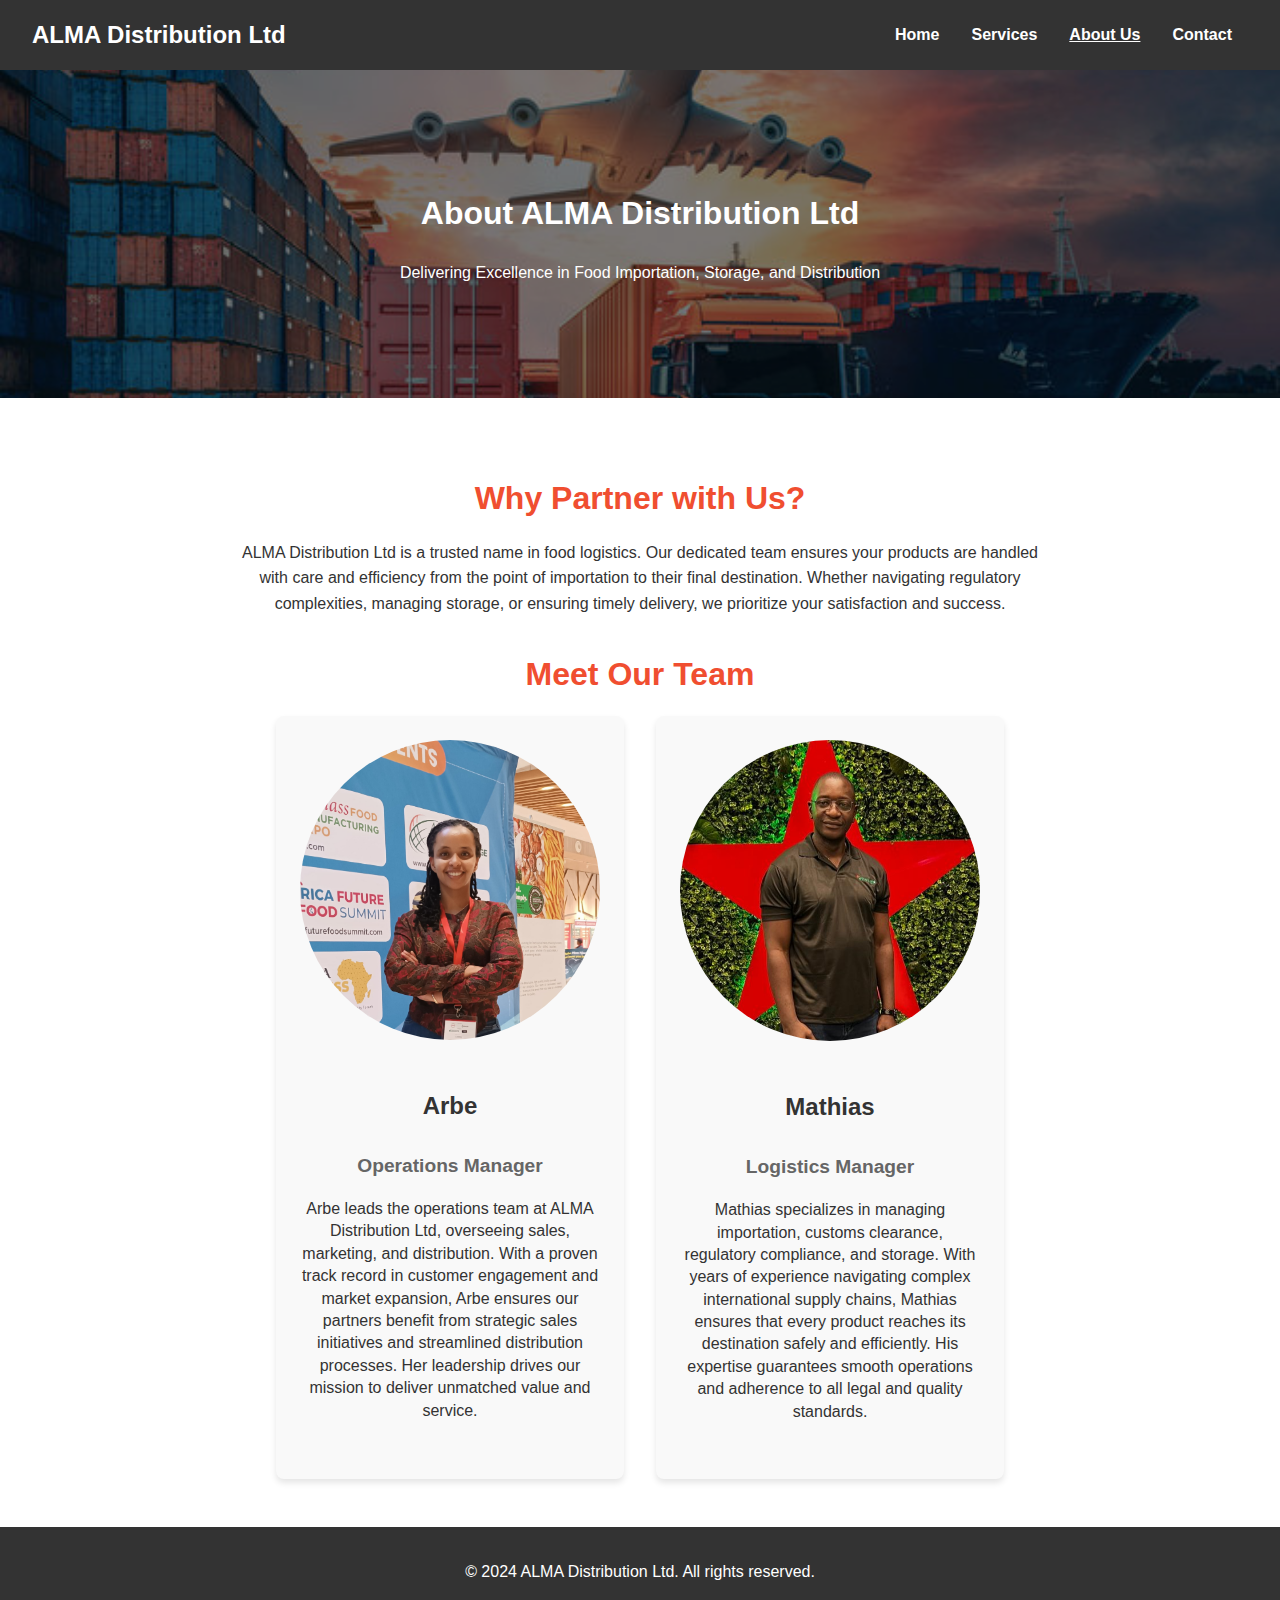
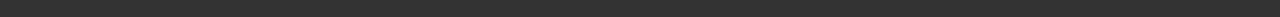
==== about.html @ 67cff728 "about page" ====
<!DOCTYPE html>
<html lang="en">
<head>
  <meta charset="UTF-8">
  <meta name="viewport" content="width=device-width, initial-scale=1.0">
  <title>About Us - ALMA Distribution Ltd</title>
  <link rel="stylesheet" href="style_about.css">
</head>
<body>
  <header>
    <div class="logo">ALMA Distribution Ltd</div>
    <nav>
      <ul>
        <li><a href="index.html">Home</a></li>
        <li><a href="index.html">Services</a></li>
        <li><a href="about.html" class="active">About Us</a></li>
        <li><a href="index.html">Contact</a></li>
      </ul>
    </nav>
  </header>

  <section id="about-hero">
    <div class="hero-text">
      <h1>About ALMA Distribution Ltd</h1>
      <p>Delivering Excellence in Food Importation, Storage, and Distribution</p>
    </div>
  </section>

  <section id="about-content">
    <h2>Why Partner with Us?</h2>
    <p>
      ALMA Distribution Ltd is a trusted name in food logistics. Our dedicated team ensures your products are handled with care 
      and efficiency from the point of importation to their final destination. Whether navigating regulatory complexities, managing 
      storage, or ensuring timely delivery, we prioritize your satisfaction and success.
    </p>

    <h2>Meet Our Team</h2>
    <div class="team-profiles">
      <!-- Arbe Profile -->
      <div class="profile">
        <img src="images/arbe_2.jpeg" alt="Arbe - Operations Manager">
        <h3>Arbe</h3>
        <h4>Operations Manager</h4>
        <p>
          Arbe leads the operations team at ALMA Distribution Ltd, overseeing sales, marketing, and distribution. With a proven 
          track record in customer engagement and market expansion, Arbe ensures our partners benefit from strategic sales initiatives 
          and streamlined distribution processes. Her leadership drives our mission to deliver unmatched value and service.
        </p>
      </div>

      <!-- Mathias Profile -->
      <div class="profile">
        <img src="images/matt.jpeg" alt="Mathias - Logistics Manager">
        <h3>Mathias</h3>
        <h4>Logistics Manager</h4>
        <p>
          Mathias specializes in managing importation, customs clearance, regulatory compliance, and storage. With years of 
          experience navigating complex international supply chains, Mathias ensures that every product reaches its destination 
          safely and efficiently. His expertise guarantees smooth operations and adherence to all legal and quality standards.
        </p>
      </div>
    </div>
  </section>

  <footer>
    <p>&copy; 2024 ALMA Distribution Ltd. All rights reserved.</p>
  </footer>
</body>
</html>
---- style_about.css ----
/* General Styling */
body {
    font-family: Arial, sans-serif;
    margin: 0;
    padding: 0;
    line-height: 1.6;
    color: #333;
    box-sizing: border-box;
  }
  
  /* Header */
  header {
    display: flex;
    justify-content: space-between;
    align-items: center;
    background: #333;
    color: white;
    padding: 1rem 2rem;
  }
  
  header .logo {
    font-size: 1.5rem;
    font-weight: bold;
  }
  
  nav ul {
    list-style: none;
    margin: 0;
    padding: 0;
    display: flex;
  }
  
  nav ul li {
    margin: 0 1rem;
  }
  
  nav ul li a {
    color: white;
    text-decoration: none;
    font-weight: bold;
  }
  
  nav ul li a.active {
    text-decoration: underline;
  }
  
  /* Hero Section */
  #about-hero {
    background: url('images/image_3.jpg') no-repeat center center/cover;
    color: white;
    text-align: center;
    padding: 6rem 2rem;
    position: relative;
  }
  
  #about-hero::before {
    content: "";
    position: absolute;
    top: 0;
    left: 0;
    width: 100%;
    height: 100%;
    background: rgba(0, 0, 0, 0.5);
    z-index: 1;
  }
  
  .hero-text {
    position: relative;
    z-index: 2;
    max-width: 800px;
    margin: 0 auto;
  }
  
  /* About Content */
  #about-content {
    padding: 3rem 2rem;
    text-align: center;
  }
  
  #about-content h2 {
    font-size: 2rem;
    margin-bottom: 1rem;
    color: #f04e30;
  }
  
  #about-content p {
    max-width: 800px;
    margin: 0 auto 2rem;
  }
  
  /* Team Profiles */
  .team-profiles {
    display: flex;
    flex-wrap: wrap;
    justify-content: center;
    gap: 2rem;
  }
  
  .profile {
    max-width: 300px;
    text-align: center;
    background: #f9f9f9;
    padding: 1.5rem;
    border-radius: 8px;
    box-shadow: 0 4px 6px rgba(0, 0, 0, 0.1);
  }
  
  .profile img {
    width: 100%;
    height: auto;
    border-radius: 50%;
    margin-bottom: 1rem;
  }
  
  .profile h3 {
    font-size: 1.5rem;
    margin-bottom: 0.5rem;
  }
  
  .profile h4 {
    font-size: 1.2rem;
    margin-bottom: 1rem;
    color: #666;
  }
  
  .profile p {
    font-size: 1rem;
    line-height: 1.4;
  }
  
  /* Footer */
  footer {
    text-align: center;
    background: #333;
    color: white;
    padding: 1rem 0;
  }
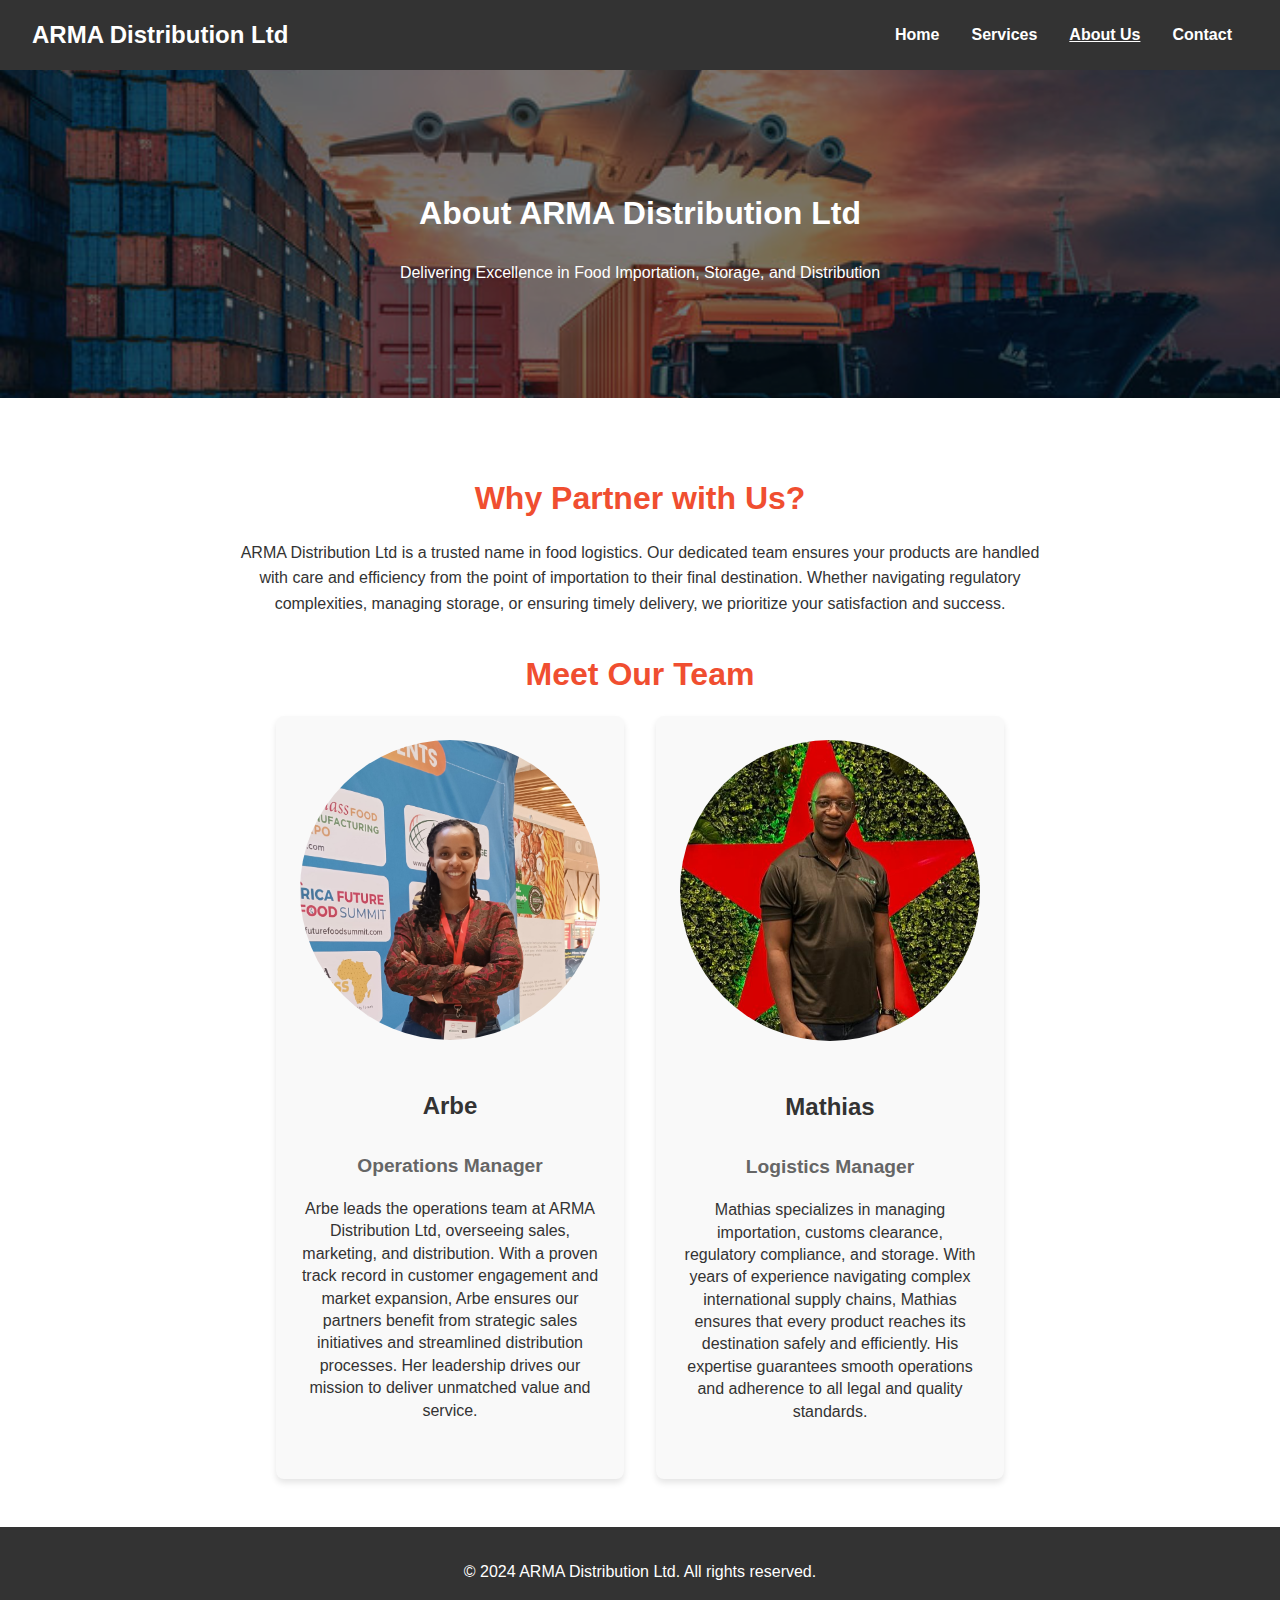
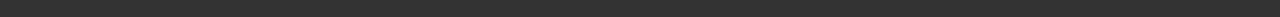
==== commit 2a178b7a: "Update about.html" ====
--- a/about.html
+++ b/about.html
@@ -3,12 +3,12 @@
 <head>
   <meta charset="UTF-8">
   <meta name="viewport" content="width=device-width, initial-scale=1.0">
-  <title>About Us - ALMA Distribution Ltd</title>
+  <title>About Us - ARMA Distribution Ltd</title>
   <link rel="stylesheet" href="style_about.css">
 </head>
 <body>
   <header>
-    <div class="logo">ALMA Distribution Ltd</div>
+    <div class="logo">ARMA Distribution Ltd</div>
     <nav>
       <ul>
         <li><a href="index.html">Home</a></li>
@@ -21,7 +21,7 @@
 
   <section id="about-hero">
     <div class="hero-text">
-      <h1>About ALMA Distribution Ltd</h1>
+      <h1>About ARMA Distribution Ltd</h1>
       <p>Delivering Excellence in Food Importation, Storage, and Distribution</p>
     </div>
   </section>
@@ -29,7 +29,7 @@
   <section id="about-content">
     <h2>Why Partner with Us?</h2>
     <p>
-      ALMA Distribution Ltd is a trusted name in food logistics. Our dedicated team ensures your products are handled with care 
+      ARMA Distribution Ltd is a trusted name in food logistics. Our dedicated team ensures your products are handled with care 
       and efficiency from the point of importation to their final destination. Whether navigating regulatory complexities, managing 
       storage, or ensuring timely delivery, we prioritize your satisfaction and success.
     </p>
@@ -42,7 +42,7 @@
         <h3>Arbe</h3>
         <h4>Operations Manager</h4>
         <p>
-          Arbe leads the operations team at ALMA Distribution Ltd, overseeing sales, marketing, and distribution. With a proven 
+          Arbe leads the operations team at ARMA Distribution Ltd, overseeing sales, marketing, and distribution. With a proven 
           track record in customer engagement and market expansion, Arbe ensures our partners benefit from strategic sales initiatives 
           and streamlined distribution processes. Her leadership drives our mission to deliver unmatched value and service.
         </p>
@@ -63,7 +63,7 @@
   </section>
 
   <footer>
-    <p>&copy; 2024 ALMA Distribution Ltd. All rights reserved.</p>
+    <p>&copy; 2024 ARMA Distribution Ltd. All rights reserved.</p>
   </footer>
 </body>
 </html>
